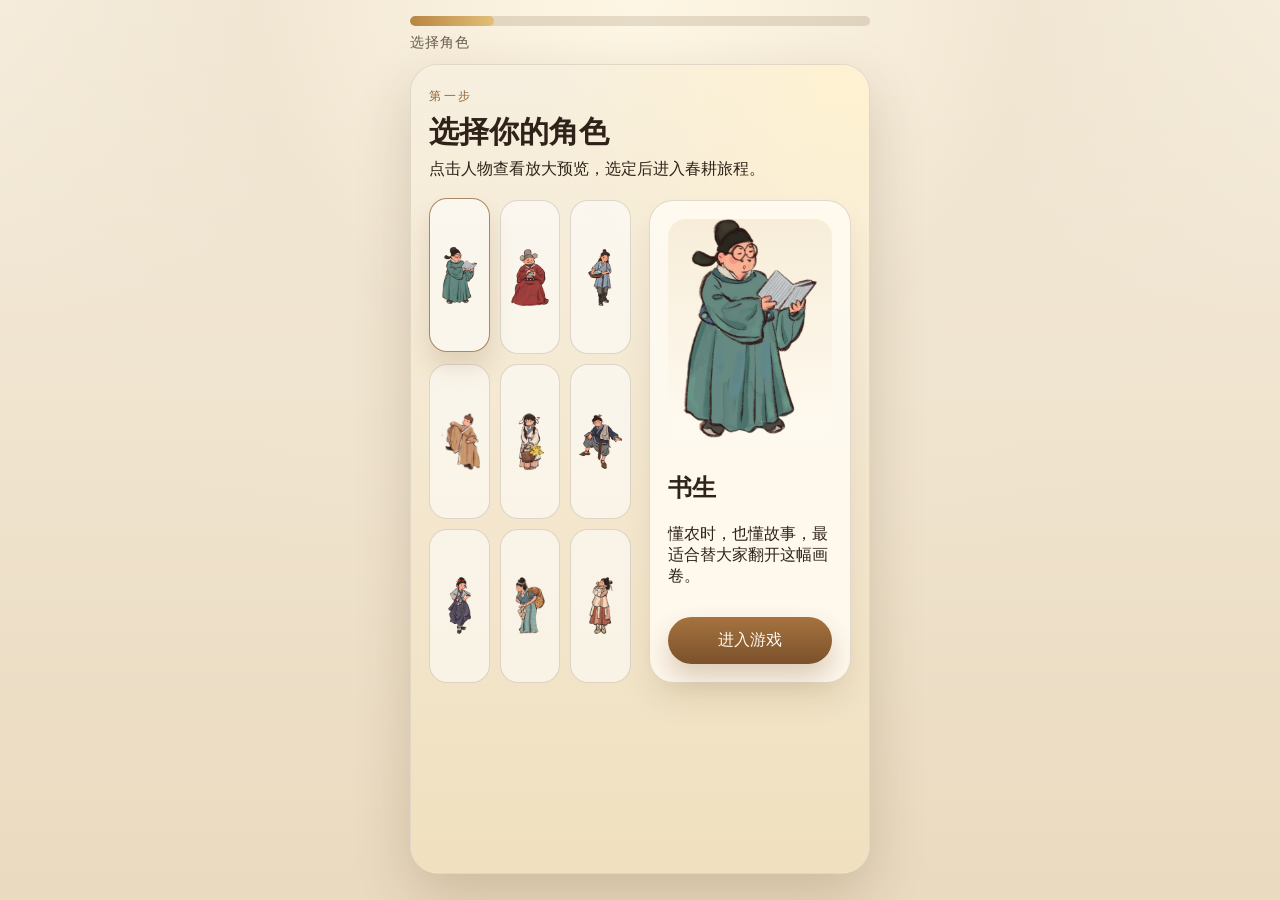
==== app.html @ a5d350be "init" ====
<!DOCTYPE html>
<html lang="zh-CN">
<head>
  <meta charset="UTF-8">
  <meta name="viewport" content="width=device-width, initial-scale=1.0, viewport-fit=cover">
  <title>曲辕犁春耕小戏</title>
  <link rel="stylesheet" href="./styles.css">
</head>
<body>
  <div class="app-shell">
    <header class="progress-bar">
      <div class="progress-track">
        <div id="progressFill" class="progress-fill"></div>
      </div>
      <div id="progressLabel" class="progress-label">卷轴初启</div>
    </header>

    <main class="phone-frame">
      <section id="scene-opening" class="scene scene-active scene-opening">
        <div class="opening-bg"></div>
        <div class="opening-scroll">
          <div class="opening-scroll-inner">
            <img class="opening-title" src="./extracted_assets/pack_3/root/001_item.png" alt="游戏标题">
            <p class="opening-copy">跟着画卷一起走进春耕时节，备种、浸种、制犁，完成一场温柔又热闹的田间冒险。</p>
          </div>
        </div>
        <button id="openStoryBtn" class="brush-btn btn-large">展开画卷</button>
      </section>

      <section id="scene-role" class="scene scene-role">
        <div class="scene-head">
          <p class="scene-kicker">第一步</p>
          <h1>选择你的角色</h1>
          <p>点击人物查看放大预览，选定后进入春耕旅程。</p>
        </div>
        <div class="role-layout">
          <div id="roleGrid" class="role-grid"></div>
          <div class="role-preview-card">
            <div class="role-preview-frame">
              <img id="rolePreviewImage" src="./extracted_assets/pack_1/item/038_IMG_9245.png" alt="角色预览">
            </div>
            <div>
              <h2 id="rolePreviewName">书生</h2>
              <p id="rolePreviewText">懂农时，也懂故事，最适合替大家翻开这幅画卷。</p>
            </div>
            <button id="confirmRoleBtn" class="brush-btn">进入游戏</button>
          </div>
        </div>
      </section>

      <section id="scene-story1" class="scene story-scene">
        <div class="painting-card">
          <img class="painting-bg" src="./extracted_assets/pack_1/root/012_item.jpg" alt="春耕古画">
          <img class="story-calligraphy" src="./extracted_assets/pack_3/item/007_01.jpg" alt="剧情文字">
          <div class="story-panel">
            <p>暖风吹醒田野，春耕正要开始。你需要先备好种子，才好迎接这一年的收成。</p>
            <button id="toShopBtn" class="brush-btn">去采购种子</button>
          </div>
        </div>
      </section>

      <section id="scene-shop" class="scene scene-shop">
        <div class="shop-hero">
          <img class="shop-river" src="./extracted_assets/pack_1/root/008_item.png" alt="田间河道">
          <div class="shop-copy">
            <h1>种子商店</h1>
            <p>老板说，答对一题就多送一袋种子。多一分准备，多一分丰收的把握。</p>
            <div class="inventory-pill">
              <span>当前种子</span>
              <strong id="seedCount">1</strong>
            </div>
          </div>
        </div>
        <div class="shop-actions">
          <div class="shop-card">
            <img src="./extracted_assets/pack_1/root/005_item.png" alt="种子袋">
            <p>基础种子已经备好一袋。</p>
          </div>
          <div class="shop-card">
            <img src="./extracted_assets/pack_1/root/013_item.png" alt="奖励种子">
            <p>答题成功可再领一袋奖励种子。</p>
          </div>
        </div>
        <div class="scene-actions">
          <button id="quizBtn" class="brush-btn">点我答题</button>
          <button id="toSeedPageBtn" class="brush-btn secondary" disabled>查看奖励种子</button>
        </div>
        <div id="quizModal" class="modal hidden" aria-hidden="true">
          <div class="modal-card">
            <p class="scene-kicker">春耕小问答</p>
            <h2>《我在画里种良田》的“画”最接近下面哪一幅？</h2>
            <div class="quiz-options">
              <button class="quiz-option" data-correct="true">《耕织图》</button>
              <button class="quiz-option" data-correct="false">《游春图》</button>
              <button class="quiz-option" data-correct="false">《春耕画轴》</button>
              <button class="quiz-option" data-correct="false">《五牛图》</button>
            </div>
            <p id="quizFeedback" class="quiz-feedback"></p>
            <button id="closeQuizBtn" class="brush-btn secondary">先收起题目</button>
          </div>
        </div>
      </section>

      <section id="scene-seed-show" class="scene scene-seed-show">
        <div class="scene-head">
          <p class="scene-kicker">第二步</p>
          <h1>收下奖励种子</h1>
          <p>这袋种子要先倒进竹筐，再进行浸泡，才算真正准备妥当。</p>
        </div>
        <div class="seed-showcase">
          <img src="./extracted_assets/pack_2/root/007_item.png" alt="倒种子示意">
        </div>
        <div class="scene-actions">
          <button id="toSoakBtn" class="brush-btn">倒入框中</button>
        </div>
      </section>

      <section id="scene-soak" class="scene scene-soak">
        <div class="scene-head">
          <p class="scene-kicker">第三步</p>
          <h1>浸种准备</h1>
          <p>点击浸泡，竹筐会自动移入水边并完成约 3 秒读条。</p>
        </div>
        <div class="soak-stage">
          <div class="soak-river-zone" id="riverZone">
            <img src="./extracted_assets/pack_1/root/004_item.png" alt="河水">
            <img class="soak-overlay-wood" src="./extracted_assets/pack_3/item/006_item.png" alt="文字展示">
            <div class="zone-ring">浸泡区域</div>
          </div>
          <div class="soak-side auto-soak">
            <div id="basket" class="draggable-basket auto-basket">
              <img src="./extracted_assets/pack_1/root/002_item.png" alt="竹筐">
            </div>
          </div>
        </div>
        <div class="progress-panel">
          <div class="progress-track large">
            <div id="soakProgressFill" class="progress-fill"></div>
          </div>
          <p id="soakStatus">竹筐已经就位，点击开始浸泡。</p>
        </div>
        <div class="scene-actions">
          <button id="startSoakBtn" class="brush-btn">浸泡</button>
        </div>
      </section>

      <section id="scene-wood" class="scene scene-wood">
        <div class="story-banner">
          <img class="painting-bg" src="./extracted_assets/pack_1/root/013_item.jpg" alt="木材画面">
          <!-- <img class="story-calligraphy small" src="./extracted_assets/pack_3/item/004_02.jpg" alt="剧情文字"> -->
        </div>
        <div class="story-panel between-panel">
          <p>种子备齐后，就该为耕地准备一件真正的好工具了。挑对木材，才能做出稳当的曲辕犁。</p>
        </div>
        <div class="wood-grid">
          <button class="wood-card" data-wood="light">
            <img src="./extracted_assets/pack_1/root/011_item.png" alt="轻木">
            <span>轻木</span>
          </button>
          <button class="wood-card" data-wood="dark">
            <img src="./extracted_assets/pack_1/root/006_2.png" alt="硬木">
            <span>硬木</span>
          </button>
        </div>
        <div id="woodFeedback" class="hint-board">请选择更适合做农具的木材。</div>
        <div class="scene-actions">
          <button id="toSawBtn" class="brush-btn" hidden>开始制犁</button>
        </div>
      </section>

      <section id="scene-saw" class="scene scene-saw">
        <div class="scene-head">
          <p class="scene-kicker">第四步</p>
          <h1>锯开木头</h1>
          <p>来回拖动锯子，把木头加工成适合拼装的部件。</p>
        </div>
        <div class="saw-stage">
          <div class="saw-wood-wrap">
            <img class="saw-wood" src="./extracted_assets/pack_1/root/006_2.png" alt="硬木">
            <div class="saw-cut-line"></div>
            <div id="sawdust" class="sawdust"></div>
          </div>
          <div id="sawTool" class="saw-tool">
            <img src="./extracted_assets/pack_2/root/010_item.png" alt="锯子">
          </div>
        </div>
        <div class="progress-panel">
          <div class="progress-track large">
            <div id="sawProgressFill" class="progress-fill"></div>
          </div>
          <p id="sawStatus">拖动锯子沿着虚线来回移动，完成开料。</p>
        </div>
        <div class="scene-actions">
          <button id="toAssembleBtn" class="brush-btn" disabled>进入拼装</button>
        </div>
      </section>

      <section id="scene-assemble" class="scene scene-assemble">
        <div class="scene-head">
          <p class="scene-kicker">第五步</p>
          <h1>拼装曲辕犁</h1>
          <p>先点选左边部件，再点右边对应区域完成拼装，不再需要拖拽。</p>
        </div>
        <div class="assemble-layout">
          <div id="partsTray" class="parts-tray"></div>
          <div class="assemble-board-wrap">
            <div class="assemble-reference">
              <img src="./extracted_assets/pack_1/item/017_item.png" alt="曲辕犁示意图">
            </div>
            <div id="assembleBoard" class="assemble-board">
              <div class="drop-slot" data-part="beam" style="top: 44%; left: 5%; width: 77%; height: 24%;"></div>
              <div class="drop-slot" data-part="curve" style="top: 21%; left: 60%; width: 39%; height: 50%;"></div>
              <div class="drop-slot" data-part="hook" style="top: 61%; left: 7%; width: 11%; height: 17%;"></div>
              <div class="drop-slot" data-part="base" style="top: 63%; left: 39%; width: 35%; height: 12%;"></div>
              <div class="drop-slot" data-part="post" style="top: 26%; left: 43%; width: 14%; height: 48%;"></div>
              <div class="drop-slot" data-part="peg" style="top: 35%; left: 50%; width: 11%; height: 11%;"></div>
              <div class="drop-slot" data-part="share" style="top: 47%; left: 22%; width: 26%; height: 25%;"></div>
            </div>
          </div>
        </div>
        <div class="progress-panel">
          <div class="progress-track large">
            <div id="assembleProgressFill" class="progress-fill"></div>
          </div>
          <p id="assembleStatus">还差 7 个部件，把它们都拼回去。</p>
        </div>
        <div id="assembleHint" class="hint-board">请先点选一个部件，再点右侧高亮区域放置。</div>
        <div class="scene-actions">
          <button id="toFinishBtn" class="brush-btn" disabled>完成曲辕犁</button>
        </div>
      </section>

      <section id="scene-finish" class="scene scene-finish">
        <div class="finish-card">
          <div class="finish-glow"></div>
          <img class="finish-plow" src="./extracted_assets/pack_2/root/005_b91471200fecc9264250352f60286e43.jpg" alt="曲辕犁成品">
          <div class="finish-copy">
            <p class="scene-kicker">完成啦</p>
            <h1>你的曲辕犁做好啦</h1>
            <p>种子醒了，木料也成器了。接下来，我们就能一起下田春耕。</p>
          </div>
          <button id="toEndingBtn" class="brush-btn">翻到下一页</button>
        </div>
      </section>

      <section id="scene-ending" class="scene scene-ending">
        <div class="ending-layout">
          <div class="ending-preview">
            <img src="./extracted_assets/pack_1/item/024_IMG_9355.png" alt="后续关卡">
          </div>
          <div class="ending-copy">
            <p class="scene-kicker">章节收尾</p>
            <h1>后续关卡尚未解锁</h1>
            <p>这一卷先到这里，后面的耕地章节还在制作中，敬请期待下一次更新。</p>
            <button id="restartAllBtn" class="brush-btn">重新体验</button>
          </div>
        </div>
      </section>

      <div id="woodModal" class="modal hidden" aria-hidden="true">
        <div class="modal-card wood-modal-card">
          <p class="scene-kicker">招租告示</p>
          <h2>硬木更适合做农具</h2>
          <img class="wood-modal-image" src="./seed-wood-notice.jpg" alt="招租告示">
          <p>硬木更结实耐磨，承重和抗拉都更合适，用来制作曲辕犁会更稳当。</p>
          <div class="scene-actions">
            <button id="woodModalStartBtn" class="brush-btn">开始制犁</button>
            <button id="woodModalCloseBtn" class="brush-btn secondary">再看看</button>
          </div>
        </div>
      </div>
    </main>
  </div>

  <audio id="finishAudio" src="./extracted_assets/pack_1/item/123.mp3" preload="auto"></audio>
  <script src="./script.js"></script>
</body>
</html>
---- styles.css ----
:root {
  --bg: #efe4cf;
  --paper: #fbf5e8;
  --paper-deep: #f2e6cd;
  --ink: #2f2319;
  --brown: #8d6237;
  --brown-deep: #5f3d1d;
  --gold: #deb76d;
  --green: #6c8d4d;
  --line: rgba(71, 47, 23, 0.16);
  --shadow: 0 22px 55px rgba(73, 43, 16, 0.18);
}

* {
  box-sizing: border-box;
}

html,
body {
  margin: 0;
  min-height: 100%;
}

body {
  font-family: "Noto Serif SC", "Source Han Serif SC", "Songti SC", serif;
  color: var(--ink);
  background:
    radial-gradient(circle at top, rgba(255, 247, 229, 0.95), rgba(239, 228, 207, 0.7) 35%, transparent 60%),
    linear-gradient(180deg, #f5ecdc, #eadabf);
}

button,
input {
  font: inherit;
}

.app-shell {
  min-height: 100vh;
  display: flex;
  flex-direction: column;
  align-items: center;
  padding: 16px 12px 24px;
}

.progress-bar {
  width: min(100%, 460px);
  display: grid;
  gap: 8px;
  margin-bottom: 12px;
}

.progress-track {
  width: 100%;
  height: 10px;
  border-radius: 999px;
  overflow: hidden;
  background: rgba(104, 77, 42, 0.16);
}

.progress-track.large {
  height: 14px;
}

.progress-fill {
  width: 0;
  height: 100%;
  border-radius: inherit;
  background: linear-gradient(90deg, #b88543, #e2bf76);
  transition: width 0.35s ease;
}

.progress-label {
  font-size: 14px;
  letter-spacing: 0.08em;
  color: rgba(47, 35, 25, 0.72);
}

.phone-frame {
  position: relative;
  width: min(100%, 460px);
  min-height: min(100vh - 90px, 920px);
  border-radius: 28px;
  overflow: hidden;
  background: var(--paper);
  box-shadow: var(--shadow);
  border: 1px solid rgba(85, 58, 29, 0.16);
}

.scene {
  position: absolute;
  inset: 0;
  opacity: 0;
  pointer-events: none;
  transform: translateX(26px);
  transition: opacity 0.35s ease, transform 0.35s ease;
  overflow-y: auto;
  padding: 22px 18px 28px;
}

.scene-active {
  opacity: 1;
  pointer-events: auto;
  transform: translateX(0);
}

.scene-head {
  display: grid;
  gap: 8px;
  margin-bottom: 18px;
}

.scene-head h1,
.shop-copy h1,
.finish-copy h1,
.ending-copy h1 {
  margin: 0;
  font-size: 30px;
  line-height: 1.1;
}

.scene-head p,
.shop-copy p,
.finish-copy p,
.ending-copy p,
.story-panel p {
  margin: 0;
  line-height: 1.65;
}

.scene-kicker {
  margin: 0;
  font-size: 12px;
  letter-spacing: 0.22em;
  text-transform: uppercase;
  color: var(--brown);
}

.brush-btn {
  border: 0;
  padding: 13px 22px;
  border-radius: 999px;
  background: linear-gradient(180deg, #a5733f, #7b512b);
  color: #fff8ee;
  box-shadow: 0 14px 26px rgba(111, 68, 24, 0.24);
  cursor: pointer;
  transition: transform 0.18s ease, box-shadow 0.18s ease, opacity 0.18s ease;
}

.brush-btn:hover {
  transform: translateY(-2px);
}

.brush-btn:disabled {
  opacity: 0.45;
  cursor: not-allowed;
  transform: none;
}

.brush-btn.secondary {
  background: linear-gradient(180deg, #e4d0a6, #cbb07f);
  color: var(--brown-deep);
}

.btn-large {
  padding-inline: 28px;
  font-size: 17px;
}

.scene-actions {
  display: flex;
  gap: 12px;
  flex-wrap: wrap;
  margin-top: 20px;
}

.scene-opening {
  display: grid;
  align-content: end;
  justify-items: center;
  background:
    linear-gradient(180deg, rgba(255, 247, 232, 0.2), rgba(238, 221, 191, 0.92)),
    url("./extracted_assets/pack_1/root/012_item.jpg") center/cover no-repeat;
}

.opening-bg {
  position: absolute;
  inset: 0;
  background: radial-gradient(circle at top, rgba(255,255,255,0.75), transparent 46%);
  pointer-events: none;
}

.opening-scroll {
  position: relative;
  width: 100%;
  margin-top: auto;
  padding: 82px 22px 34px;
  z-index: 1;
}

.opening-scroll::before,
.opening-scroll::after {
  content: "";
  position: absolute;
  inset-inline: 10px;
  background: url("./extracted_assets/pack_1/item/031_2.png") center/100% 100% no-repeat;
  filter: drop-shadow(0 18px 24px rgba(73, 43, 16, 0.18));
}

.opening-scroll::before {
  inset-block: 0;
}

.opening-scroll::after {
  display: none;
}

.opening-scroll-inner {
  position: relative;
  min-height: 510px;
  padding: 56px 28px 42px;
  display: flex;
  flex-direction: column;
  justify-content: center;
  align-items: center;
  text-align: center;
  animation: unfurl 1.2s ease both;
}

.scene-opening .brush-btn {
  position: relative;
  z-index: 2;
}

.opening-title {
  width: min(82%, 280px);
  margin-bottom: 18px;
}

.opening-copy {
  max-width: 280px;
  font-size: 16px;
  line-height: 1.8;
}

.scene-role {
  background:
    radial-gradient(circle at top right, rgba(255, 242, 208, 0.95), transparent 36%),
    linear-gradient(180deg, #f7efdf, #f0e0bf);
}

.role-layout {
  display: grid;
  gap: 18px;
}

.role-grid {
  display: grid;
  grid-template-columns: repeat(3, minmax(0, 1fr));
  gap: 10px;
}

.role-card {
  border: 1px solid var(--line);
  border-radius: 18px;
  background: rgba(255,255,255,0.55);
  padding: 8px;
  cursor: pointer;
  transition: transform 0.18s ease, border-color 0.18s ease, box-shadow 0.18s ease;
}

.role-card img {
  width: 100%;
  aspect-ratio: 0.75 / 1;
  object-fit: contain;
  display: block;
}

.role-card.active {
  border-color: rgba(141, 98, 55, 0.75);
  box-shadow: 0 16px 24px rgba(108, 74, 39, 0.15);
  transform: translateY(-2px);
}

.role-preview-card,
.shop-card,
.modal-card,
.hint-board,
.finish-card,
.ending-layout {
  border-radius: 24px;
  background: rgba(255, 251, 242, 0.88);
  border: 1px solid var(--line);
  box-shadow: 0 18px 30px rgba(76, 46, 18, 0.08);
}

.role-preview-card {
  padding: 18px;
  display: grid;
  gap: 14px;
}

.role-preview-frame {
  border-radius: 18px;
  overflow: hidden;
  background: linear-gradient(180deg, #f7edd9, #fffaf0);
  display: flex;
  justify-content: center;
}

.role-preview-frame img {
  width: 100%;
  max-width: 190px;
  aspect-ratio: 0.75 / 1;
  object-fit: contain;
}

.story-scene,
.scene-shop,
.scene-seed-show,
.scene-soak,
.scene-wood,
.scene-assemble,
.scene-finish,
.scene-ending {
  background:
    radial-gradient(circle at top left, rgba(255, 244, 216, 0.68), transparent 34%),
    linear-gradient(180deg, #faf2e1, #f0e0bf);
}

.painting-card,
.story-banner {
  position: relative;
  border-radius: 24px;
  overflow: hidden;
  /* min-height: 720px; */
  box-shadow: var(--shadow);
}

.painting-bg {
  width: 100%;
  height: 100%;
  object-fit: cover;
  display: block;
}

.story-calligraphy {
  position: absolute;
  top: 20px;
  left: 16px;
  width: 50%;
  border-radius: 12px;
  box-shadow: 0 12px 24px rgba(33, 21, 10, 0.18);
}

.story-calligraphy.small {
  width: 44%;
  top: 16px;
}

.story-panel {
  position: absolute;
  left: 16px;
  right: 16px;
  bottom: 18px;
  padding: 18px;
  background: rgba(255, 251, 242, 0.92);
  border: 1px solid rgba(66, 44, 21, 0.14);
  border-radius: 20px;
  display: grid;
  gap: 14px;
}

.story-panel.on-banner {
  right: 18px;
  left: auto;
  top: 22px;
  bottom: auto;
  width: 48%;
}

.story-panel.between-panel {
  position: relative;
  left: auto;
  right: auto;
  top: auto;
  bottom: auto;
  width: auto;
  margin-top: 14px;
}

.shop-hero {
  position: relative;
  border-radius: 24px;
  overflow: hidden;
  min-height: 270px;
  margin-bottom: 16px;
}

.shop-river {
  width: 100%;
  height: 100%;
  object-fit: cover;
}

.shop-copy {
  position: absolute;
  inset: 0;
  display: flex;
  flex-direction: column;
  justify-content: end;
  padding: 18px;
  background: linear-gradient(180deg, rgba(20, 20, 10, 0.08), rgba(32, 21, 10, 0.58));
  color: #fff8ed;
}

.inventory-pill {
  margin-top: 12px;
  width: fit-content;
  display: flex;
  gap: 12px;
  align-items: center;
  padding: 8px 14px;
  border-radius: 999px;
  background: rgba(255,255,255,0.16);
}

.inventory-pill strong {
  font-size: 24px;
}

.shop-actions {
  display: grid;
  grid-template-columns: repeat(2, minmax(0, 1fr));
  gap: 12px;
}

.shop-card {
  padding: 12px;
  text-align: center;
}

.shop-card img {
  width: 100%;
  aspect-ratio: 1 / 1;
  object-fit: contain;
}

.modal {
  position: fixed;
  inset: 0;
  background: rgba(30, 20, 12, 0.5);
  display: flex;
  align-items: center;
  justify-content: center;
  padding: 20px;
  z-index: 10;
}

.modal.hidden {
  display: none;
}

.modal-card {
  width: min(100%, 420px);
  padding: 22px 18px;
  display: grid;
  gap: 14px;
}

.wood-modal-card {
  max-height: min(88vh, 760px);
  overflow: auto;
}

.wood-modal-image {
  width: 100%;
  border-radius: 18px;
  display: block;
  box-shadow: 0 16px 28px rgba(76, 46, 18, 0.14);
}

.modal-card h2 {
  margin: 0;
  font-size: 22px;
}

.quiz-options {
  display: grid;
  gap: 10px;
}

.quiz-option {
  border: 1px solid var(--line);
  border-radius: 16px;
  background: #fffdfa;
  padding: 14px;
  text-align: left;
  cursor: pointer;
}

.quiz-feedback {
  min-height: 24px;
  color: var(--brown-deep);
}

.soak-stage {
  display: grid;
  gap: 14px;
}

.scene-seed-show {
  display: grid;
  align-content: start;
}

.seed-showcase {
  margin-top: 10px;
  border-radius: 28px;
  overflow: hidden;
  background: rgba(255, 252, 244, 0.85);
  border: 1px solid var(--line);
  box-shadow: 0 18px 30px rgba(76, 46, 18, 0.1);
}

.seed-showcase img {
  width: 100%;
  display: block;
}

.soak-river-zone {
  position: relative;
  min-height: 340px;
  border-radius: 24px;
  overflow: hidden;
  border: 1px solid var(--line);
}

.soak-river-zone img {
  width: 100%;
  height: 100%;
  object-fit: cover;
  display: block;
}

.soak-overlay-wood {
  position: absolute;
  top: 18px;
  right: 14px;
  width: 38%;
  height: auto !important;
  object-fit: contain !important;
  filter: drop-shadow(0 14px 24px rgba(62, 40, 19, 0.22));
  z-index: 1;
  pointer-events: none;
}

.zone-ring {
  position: absolute;
  inset: auto 18px 18px;
  min-height: 130px;
  border-radius: 28px;
  border: 3px dashed rgba(255,255,255,0.82);
  background: rgba(255,255,255,0.12);
  color: #fff;
  display: flex;
  align-items: center;
  justify-content: center;
  text-align: center;
  font-size: 20px;
  text-shadow: 0 4px 16px rgba(16, 14, 10, 0.34);
  z-index: 2;
}

.zone-ring.done {
  background: rgba(121, 160, 104, 0.26);
  border-style: solid;
}

.soak-side {
  display: grid;
  grid-template-columns: 1.2fr 1fr;
  gap: 12px;
  align-items: end;
}

.soak-side.auto-soak {
  grid-template-columns: 1fr;
  min-height: 220px;
  position: relative;
}

.seed-pour-card,
.draggable-basket {
  border-radius: 22px;
  padding: 12px;
  background: rgba(255,255,255,0.65);
  border: 1px solid var(--line);
}

.seed-pour-card img,
.draggable-basket img {
  width: 100%;
  display: block;
}

.draggable-basket {
  cursor: grab;
}

.draggable-basket.dragging {
  opacity: 0.55;
}

.auto-basket {
  position: absolute;
  left: 8px;
  bottom: 0;
  width: 40%;
  max-width: 160px;
  cursor: default;
  transition: transform 1.1s ease;
}

.auto-basket.soaking {
  transform: translate(120px, -240px) scale(0.95);
}

.progress-panel {
  display: grid;
  gap: 10px;
  margin-top: 18px;
}

.progress-panel p {
  margin: 0;
}

.wood-grid {
  display: grid;
  grid-template-columns: repeat(2, minmax(0, 1fr));
  gap: 14px;
  margin-top: 18px;
}

.scene-saw {
  display: grid;
  align-content: start;
  background:
    radial-gradient(circle at top left, rgba(255, 244, 216, 0.68), transparent 34%),
    linear-gradient(180deg, #faf2e1, #f0e0bf);
}

.saw-stage {
  position: relative;
  margin-top: 8px;
  min-height: 360px;
  border-radius: 24px;
  border: 1px solid var(--line);
  background: linear-gradient(180deg, rgba(255,255,255,0.82), rgba(240, 224, 191, 0.92));
  overflow: hidden;
}

.saw-wood-wrap {
  position: absolute;
  left: 50%;
  top: 54%;
  width: 76%;
  transform: translate(-50%, -50%);
}

.saw-wood {
  width: 100%;
  display: block;
}

.saw-cut-line {
  position: absolute;
  top: 50%;
  left: 17%;
  width: 66%;
  border-top: 4px dashed rgba(138, 89, 45, 0.75);
  transform: translateY(-50%);
}

.saw-tool {
  position: absolute;
  left: 8%;
  top: 16%;
  width: 44%;
  touch-action: none;
  user-select: none;
  cursor: grab;
}

.saw-tool.dragging {
  cursor: grabbing;
}

.saw-tool img {
  width: 100%;
  display: block;
  filter: drop-shadow(0 14px 24px rgba(62, 40, 19, 0.18));
}

.sawdust {
  position: absolute;
  left: 50%;
  bottom: 18%;
  width: 68%;
  height: 48px;
  transform: translateX(-50%);
  opacity: 0;
  transition: opacity 0.2s ease;
  pointer-events: none;
  background:
    radial-gradient(circle at 10% 55%, rgba(174, 129, 69, 0.46) 0 8px, transparent 9px),
    radial-gradient(circle at 24% 35%, rgba(174, 129, 69, 0.42) 0 6px, transparent 7px),
    radial-gradient(circle at 38% 62%, rgba(174, 129, 69, 0.48) 0 7px, transparent 8px),
    radial-gradient(circle at 54% 40%, rgba(174, 129, 69, 0.42) 0 6px, transparent 7px),
    radial-gradient(circle at 72% 58%, rgba(174, 129, 69, 0.46) 0 8px, transparent 9px),
    radial-gradient(circle at 88% 34%, rgba(174, 129, 69, 0.4) 0 6px, transparent 7px);
}

.sawdust.active {
  opacity: 1;
}

.wood-card {
  border-radius: 22px;
  border: 1px solid var(--line);
  background: rgba(255,255,255,0.62);
  padding: 12px;
  cursor: pointer;
  text-align: center;
}

.wood-card img {
  width: 100%;
  aspect-ratio: 1 / 1;
  object-fit: contain;
}

.wood-card.selected {
  border-color: rgba(101, 138, 72, 0.88);
  box-shadow: 0 16px 24px rgba(93, 128, 70, 0.16);
}

.hint-board {
  margin-top: 16px;
  padding: 16px;
  line-height: 1.65;
}

.assemble-layout {
  display: grid;
  gap: 14px;
}

.parts-tray {
  display: grid;
  grid-template-columns: repeat(3, minmax(0, 1fr));
  gap: 10px;
}

.part-card {
  border-radius: 16px;
  padding: 10px;
  background: rgba(255,255,255,0.8);
  border: 1px solid var(--line);
  cursor: pointer;
  transition: transform 0.18s ease, border-color 0.18s ease, box-shadow 0.18s ease;
}

.part-card img {
  width: 100%;
  aspect-ratio: 1 / 1;
  object-fit: contain;
  display: block;
}

.part-card.placed {
  opacity: 0.28;
  pointer-events: none;
}

.part-card.selected {
  transform: translateY(-2px);
  border-color: rgba(141, 98, 55, 0.8);
  box-shadow: 0 14px 20px rgba(89, 56, 24, 0.14);
}

.assemble-board-wrap {
  display: grid;
  gap: 12px;
}

.assemble-reference {
  border-radius: 22px;
  overflow: hidden;
  background: rgba(255,255,255,0.65);
  border: 1px solid var(--line);
}

.assemble-reference img {
  width: 100%;
  display: block;
}

.assemble-board {
  position: relative;
  min-height: 320px;
  border-radius: 24px;
  background:
    linear-gradient(180deg, rgba(255,255,255,0.82), rgba(240, 224, 191, 0.92)),
    url("./extracted_assets/pack_1/item/017_item.png") center 50%/88% auto no-repeat;
  border: 1px dashed rgba(85, 58, 29, 0.28);
  overflow: hidden;
}

.drop-slot {
  position: absolute;
  border: 2px dashed rgba(126, 93, 44, 0.35);
  border-radius: 14px;
  transition: background 0.2s ease, border-color 0.2s ease, transform 0.2s ease;
  cursor: pointer;
}

.drop-slot.filled {
  border-style: solid;
  border-color: rgba(87, 124, 62, 0.72);
  background: rgba(124, 160, 91, 0.18);
}

.drop-slot.targetable {
  border-color: rgba(176, 123, 52, 0.78);
  background: rgba(223, 186, 120, 0.2);
  transform: scale(1.03);
}

.placed-piece {
  position: absolute;
  z-index: 3;
  object-fit: contain;
  pointer-events: none;
}

.placed-piece.part-beam {
  top: 43.5%;
  left: -6%;
  width: 100%;
  height: 27.5%;
}

.placed-piece.part-curve {
  top: 21%;
  left: 60.5%;
  width: 33%;
  height: 51%;
}

.placed-piece.part-hook {
  top: 61.2%;
  left: 8.2%;
  width: 10%;
  height: 14.5%;
}

.placed-piece.part-base {
  top: 64.2%;
  left: 39.5%;
  width: 33.5%;
  height: 11%;
}

.placed-piece.part-post {
  top: 27.8%;
  left: 43.8%;
  width: 12.5%;
  height: 46%;
}

.placed-piece.part-peg {
  top: 36.5%;
  left: 50.7%;
  width: 9.4%;
  height: 10.4%;
}

.placed-piece.part-share {
  top: 48.5%;
  left: 23.4%;
  width: 25%;
  height: 24.5%;
}

.scene-finish {
  display: flex;
  align-items: center;
}

.finish-card {
  position: relative;
  width: 100%;
  padding: 18px;
  overflow: hidden;
}

.finish-glow {
  position: absolute;
  inset: -20%;
  background:
    radial-gradient(circle at center, rgba(255, 221, 133, 0.52), transparent 38%),
    radial-gradient(circle at 30% 30%, rgba(255,255,255,0.9), transparent 18%);
  animation: glowPulse 2.6s ease-in-out infinite;
  pointer-events: none;
}

.finish-plow {
  position: relative;
  width: 100%;
  border-radius: 22px;
  display: block;
  box-shadow: 0 18px 36px rgba(89, 56, 24, 0.16);
}

.finish-copy {
  position: relative;
  display: grid;
  gap: 10px;
  margin: 16px 2px 0;
  z-index: 1;
}

.scene-finish .brush-btn {
  position: relative;
  z-index: 2;
}

.scene-ending {
  display: flex;
  align-items: center;
}

.ending-layout {
  width: 100%;
  padding: 18px;
  display: grid;
  gap: 18px;
}

.ending-preview img {
  width: 100%;
  border-radius: 18px;
  display: block;
}

@keyframes unfurl {
  0% {
    opacity: 0;
    transform: translateY(20px) scaleY(0.6);
  }
  100% {
    opacity: 1;
    transform: translateY(0) scaleY(1);
  }
}

@keyframes glowPulse {
  0%, 100% {
    transform: scale(0.98);
    opacity: 0.8;
  }
  50% {
    transform: scale(1.04);
    opacity: 1;
  }
}

@media (min-width: 760px) {
  .role-layout,
  .soak-stage,
  .assemble-layout,
  .ending-layout {
    grid-template-columns: 1fr 1fr;
  }

  .soak-stage {
    align-items: start;
  }

  .assemble-layout {
    grid-template-columns: 0.9fr 1.1fr;
  }

  .parts-tray {
    align-content: start;
  }
}
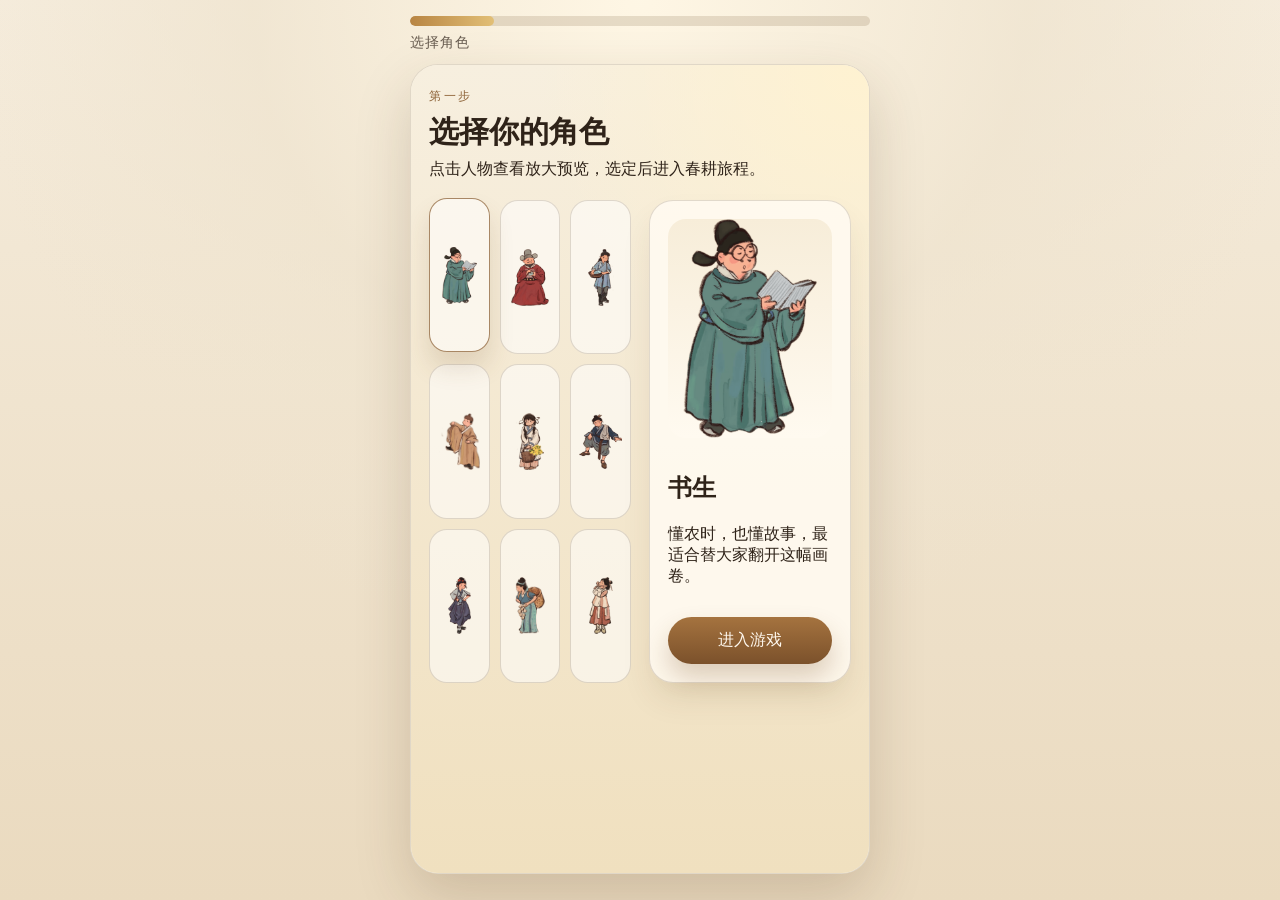
==== commit 111b658f: "init" ====
--- a/app.html
+++ b/app.html
@@ -50,8 +50,7 @@
 
       <section id="scene-story1" class="scene story-scene">
         <div class="painting-card">
-          <img class="painting-bg" src="./extracted_assets/pack_1/root/012_item.jpg" alt="春耕古画">
-          <img class="story-calligraphy" src="./extracted_assets/pack_3/item/007_01.jpg" alt="剧情文字">
+          <img class="painting-bg" src="./extracted_assets/pack_1/root/001.jpg" alt="春耕古画">
           <div class="story-panel">
             <p>暖风吹醒田野，春耕正要开始。你需要先备好种子，才好迎接这一年的收成。</p>
             <button id="toShopBtn" class="brush-btn">去采购种子</button>
--- a/styles.css
+++ b/styles.css
@@ -329,7 +329,7 @@
 
 .painting-card,
 .story-banner {
-  position: relative;
+  /* position: relative; */
   border-radius: 24px;
   overflow: hidden;
   /* min-height: 720px; */
